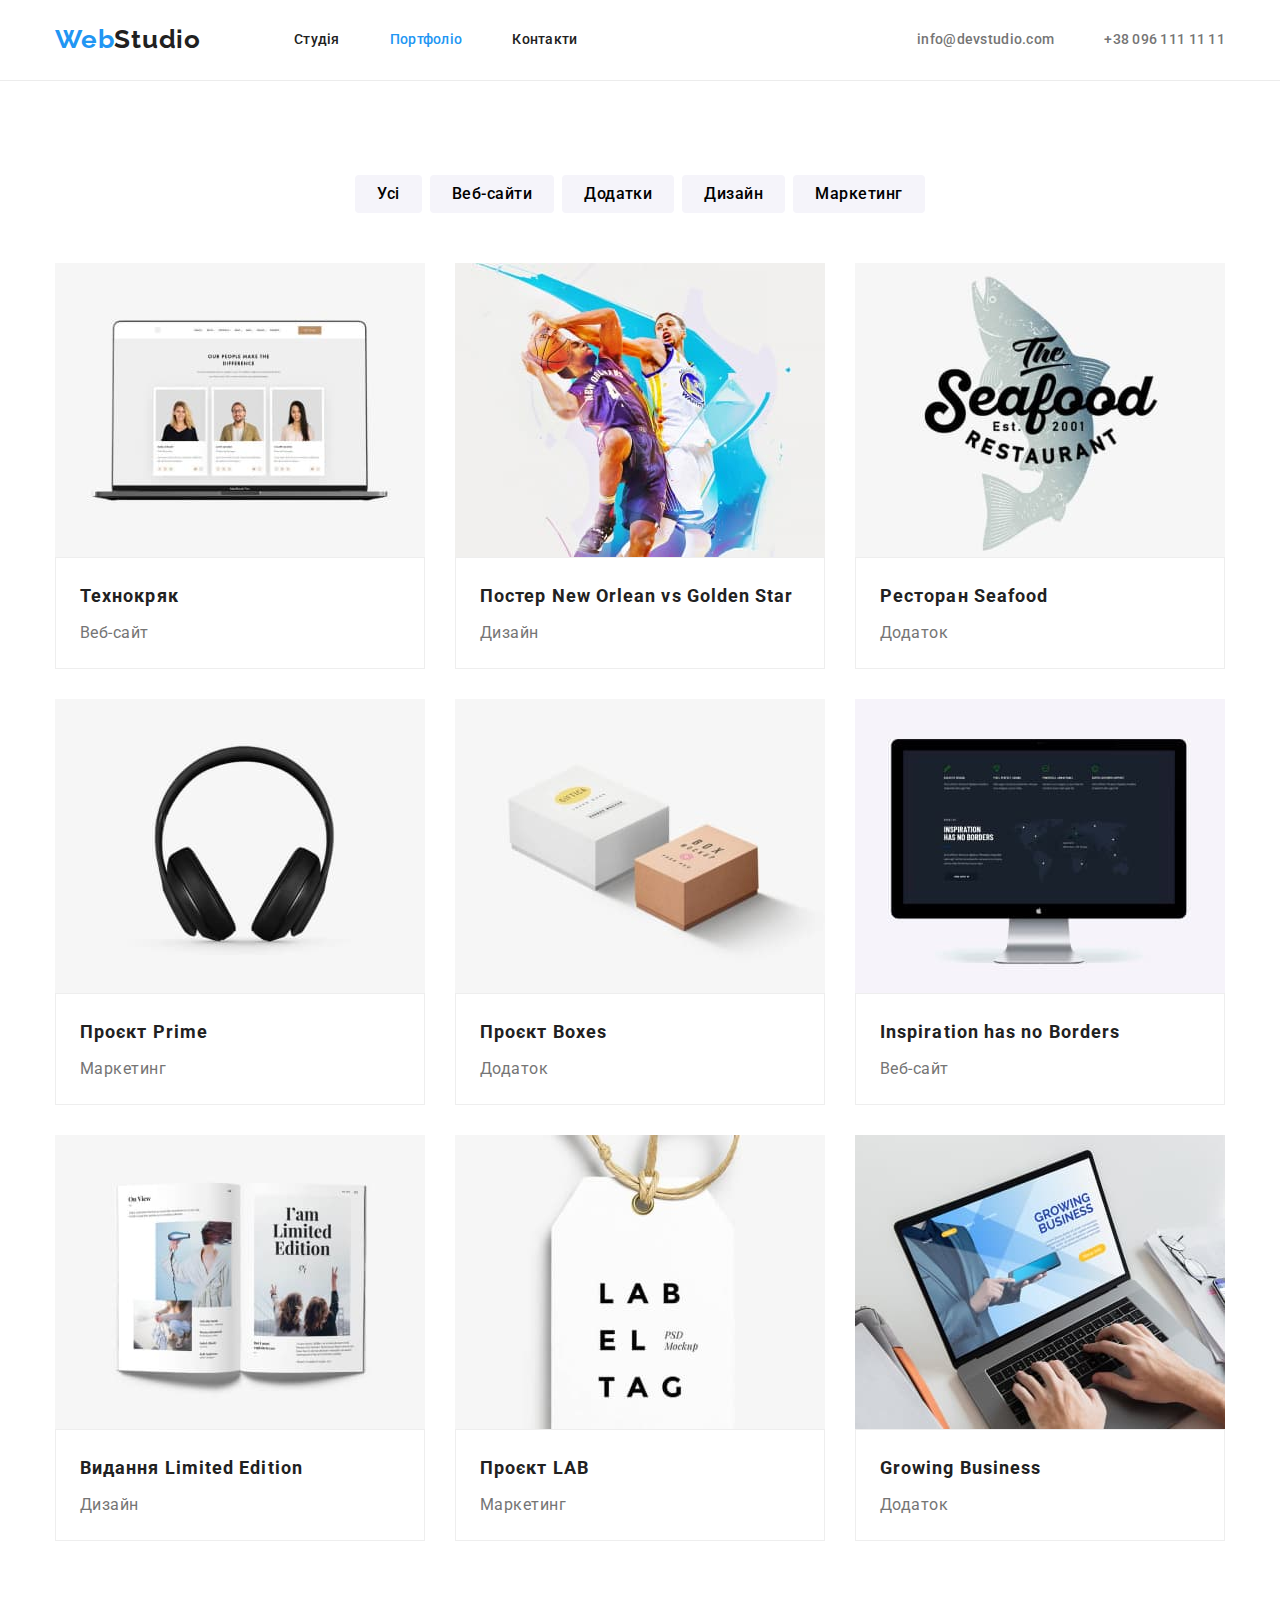
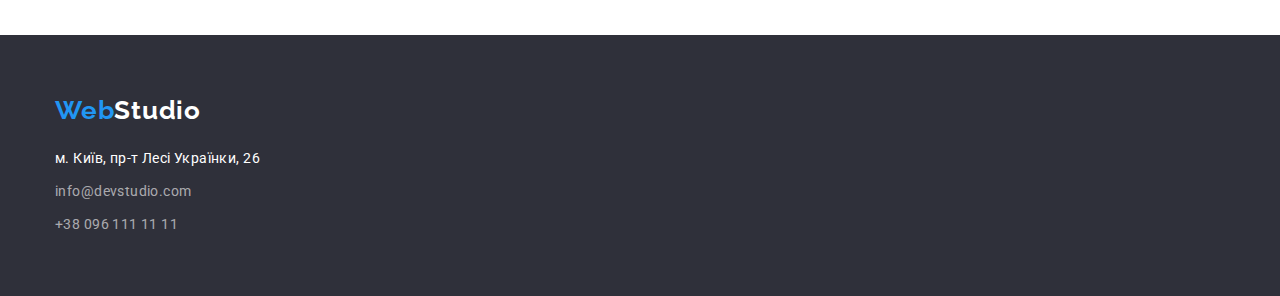
==== portfolio.html @ 5a1a67a0 "Initial commit" ====
<!DOCTYPE html>
<html lang="en">
  <head>
    <meta charset="UTF-8">
    <meta http-equiv="X-UA-Compatible" content="IE=edge">
    <meta name="viewport" content="width=device-width, initial-scale=1.0">
    <meta name="autor" content="iSerge aka Ignatenko SergII">
    <meta name="description" content="Сайт про створення сайтів">
    <title>Web Studio (Version 2.1) - Figma</title>
    <link rel="stylesheet" href="https://fonts.googleapis.com/css2?family=Oleo+Script&family=Raleway:wght@700&family=Roboto:wght@400;500;700;900&display=swap">
    <link rel="stylesheet" href="https://cdnjs.cloudflare.com/ajax/libs/modern-normalize/1.1.0/modern-normalize.css">
    <link rel="stylesheet" href="./css/styles.css">
  </head>

  <body>
    <header class="header">
      <!-- Header Content -->
      <div class="container">
        <nav class="main-nav">
          <a href="./index.html" lang="en" class="studio-logo"><span class="web-logo">Web</span>Studio</a>
          <ul class="site-nav">
            <li><a href="./index.html">Студія</a></li>
            <li><a href="./portfolio.html" class="active">Портфоліо</a></li>
            <li><a href="#contacts.html">Контакти</a></li>
          </ul>
          <!-- <hr> -->
        </nav>
  
        <ul class="auth-nav"> 
          <li><a href="mailto:info@devstudio.com" lang="en">info@devstudio.com</a></li>
          <li><a href="tel:+380961111111">+38 096 111 11 11</a></li>
        </ul>
      </div>
    </header>
        
    <main>
      <!-- Main Content -->
      <section class="portfolio section">
        <div class="container">
          <h1 hidden>Портфоліо</h1>
          <ul class="portfolio-nav">
            <li><button type="button" class="portfolio-button">Усі</button></li>
            <li><button type="button" class="portfolio-button">Веб-сайти</button></li>
            <li><button type="button" class="portfolio-button">Додатки</button></li>
            <li><button type="button" class="portfolio-button">Дизайн</button></li>
            <li><button type="button" class="portfolio-button">Маркетинг</button></li>
          </ul>

          <h2 hidden>Проєкти</h2>
          <ul class="portfolio-card">
            <li>
              <img src="./images/portfolio1.jpg" alt="Веб-сторінка на ноутбуці" width="370">
              <div class="portfolio-content">
               <h3 class="portfolio-title">Технокряк</h3>
               <p class="portfolio-text">Веб-сайт</p>
              </div>
            </li>
            <li>
              <img src="./images/portfolio2.jpg" alt="Постер із зображенням баскетболістів" width="370">
              <div class="portfolio-content">
               <h3 class="portfolio-title">Постер <span lang="en">New Orlean vs Golden Star</span></h3>
               <p class="portfolio-text">Дизайн</p>
              </div>
            </li>
            <li>
              <img src="./images/portfolio3.jpg" alt="Емблема ресторана Сифуд" width="370">
              <div class="portfolio-content">
               <h3 class="portfolio-title">Ресторан <span lang="en">Seafood</span></h3>
               <p class="portfolio-text">Додаток</p>
              </div>
            </li>
            <li>
              <img src="./images/portfolio4.jpg" alt="Навушники" width="370">
              <div class="portfolio-content">
               <h3 class="portfolio-title">Проєкт <span lang="en">Prime</span></h3>
               <p class="portfolio-text">Маркетинг</p>
              </div>
            </li>
            <li>
              <img src="./images/portfolio5.jpg" alt="Дві невеликі коробки" width="370">
              <div class="portfolio-content">
               <h3 class="portfolio-title">Проєкт <span lang="en">Boxes</span></h3>
               <p class="portfolio-text">Додаток</p>
              </div>
            </li>
            <li>
              <img src="./images/portfolio6.jpg" alt="Видання, відкрите на двадцять третій сторінці" width="370">
              <div class="portfolio-content">
               <h3 class="portfolio-title"><span lang="en">Inspiration has no Borders</span></h3>
               <p class="portfolio-text">Веб-сайт</p>
              </div>
            </li>
            <li>
              <img src="./images/portfolio7.jpg" alt="Бирка Лейбл Таг" width="370">
              <div class="portfolio-content">
               <h3 class="portfolio-title">Видання <span lang="en">Limited Edition</span></h3>
               <p class="portfolio-text">Дизайн</p>
              </div>
            </li>
            <li>
              <img src="./images/portfolio8.jpg" alt="Процес роботи на ноутбуці" width="370">
              <div class="portfolio-content">
               <h3 class="portfolio-title">Проєкт <span lang="en">LAB</span></h3>
               <p class="portfolio-text">Маркетинг</p>
              </div>
            </li>
            <li>
              <img src="./images/portfolio9.jpg" alt="Відкритий ноутбук" width="370">
              <div class="portfolio-content">
               <h3 class="portfolio-title"><span lang="en">Growing Business</span></h3>
               <p class="portfolio-text">Додаток</p>
              </div>
            </li>
          </ul>
        </div>
      </section>
    </main>
  
    <footer class="footer">
      <!-- Footer Content -->
      <div class="container">
        <a href="./index.html" lang="en" class="studio-logo"><span class="web-logo">Web</span>Studio</a>
        <address id="contacts" class="contacts">
          <ul>
            <li><a href="https://goo.gl/maps/CPtrU1FHBa2aNyZL9" target="_blank" rel="noopener noreferrer nofollow">м. Київ, пр-т Лесі Українки, 26</a></li>
            <li><a href="mailto:info@devstudio.com" lang="en" class="contacts-link">info@devstudio.com</a></li>
            <li><a href="tel:+380961111111" class="contacts-link">+38 096 111 11 11</a></li>
          </ul>
        </address>
      </div>
    </footer>
  </body>
</html>
---- css/styles.css ----
:root {
   --brand-color: #2196F3;
   --background-color-secondary: #2F303A;
   --text-color-primary: #212121;
   --text-color-secondary: #757575;
   --text-color-invert: #FFFFFF;
   --line-height-114: calc(16 / 14);
   --line-height-117: calc(42 / 36);
   --line-height-118: calc(19 / 16);
   --line-height-119: calc(31 / 26);
   --line-height-136: calc(60 / 44);
   --line-height-162: calc(26 / 16);
   --line-height-171: calc(24 / 14);
   --line-height-188: calc(30 / 16);
 }

 body {
   background: #FFFFFF;
   color: var(--text-color-primary);
   font-family: Roboto, sans-serif;
 }

 h1, h2, h3, p, ul {
   margin: 0;
   padding: 0;
   list-style-type: none;
 }

 img {
   display: block;
   width: 100%;
 }

 a {
   text-decoration: none;
 }

 address {
   font-style: normal;
 }

 .container {
   margin: 0 auto;
   width: 1200px;
   padding: 0 15px;
 }

/* logo */
 .footer .studio-logo, 
 .header .studio-logo {
   font-family: Raleway, Oleo Script, sans-serif;
   font-weight: 700;
   font-size: 26px;
   line-height: var(--line-height-119);
   letter-spacing: 0.03em;
 }

 .header .studio-logo {
   color: var(--text-color-primary);
 }

 .footer .studio-logo {
   color: var(--text-color-invert);
 }

 .web-logo {
   color: var(--brand-color);
 }

/* header */
 .header {
  padding-top: 24px;
  padding-bottom: 25px;
  border-bottom: 1px solid #ECECEC;
}

 .header > .container {
   display: flex;
   justify-content: space-between;
   align-items: center;
 }

 .main-nav {
   display: flex;
   align-items: center;
   gap: 93px;
 }

 .site-nav {
   display: flex;
   gap: 50px;
 }

 .header a {
   color: var(--text-color-primary);
   font-weight: 500;
   font-size: 14px;
   line-height: var(--line-height-114);
   letter-spacing: 0.02em;
 }

 .header .active {
   color: var(--brand-color);
 }

 .auth-nav {
   display: flex;
   gap: 50px;
 }

 .auth-nav a {
   color: var(--text-color-secondary);
 }

 .auth-nav a:hover,
 .auth-nav a:active {
   color: var(--brand-color);
 }

/* Main Content */
 .section {
   padding-top: 94px;
   padding-bottom: 94px;
 }

 .section-title {
   font-size: 36px;
   line-height: var(--line-height-117);
   text-align: center;
   letter-spacing: 0.03em;
   margin-bottom: 50px;
 }

/* hero-section */
 .hero {
   background: var(--background-color-secondary);
   padding: 200px 0;
 }

 .hero > .container {
   width: 696px;
   text-align: center;
 }

 .hero-section-title {
   color: var(--text-color-invert);
   font-weight: 900;
   font-size: 44px;
   line-height: var(--line-height-136);
   letter-spacing: 0.06em;
   text-transform: uppercase;
   margin-bottom: 30px;
 }

 .hero-button {
   border-radius: 4px;
   background: var(--brand-color);
   padding: 10px 32px;
   color: var(--text-color-invert);
   font-weight: 700;
   font-size: 16px;
   line-height: var(--line-height-188);
   letter-spacing: 0.06em;
   cursor: pointer;
 }

/* features-section */
 .features-list {
   display: flex;
   gap: 30px;
 }
 
 .features-title {
   font-size: 14px;
   line-height: var(--line-height-114);
   letter-spacing: 0.03em;
   text-transform: uppercase;
   margin-bottom: 10px;
 }

 .features-text {
   width: 270px;
   color: var(--text-color-secondary);
   font-size: 14px;
   line-height: var(--line-height-171);
   letter-spacing: 0.03em;
 }

/* project-section */
 .project.section {
   padding-top: 0;
 }
 
 .project-list {
   display: flex;
   gap: 30px;
 }

/* team-section */
 .team {
   background: #F5F4FA;
 }

 .team-list {
   display: flex;
   gap: 30px;
 }

 .team-item {
   width: 270px;
   border-radius: 0px 0px 4px 4px;
   overflow: hidden;
 }

 .team-content {
   padding-top: 30px;
   padding-bottom: 30px;
 }

 .team-title {
   font-weight: 500;
   font-size: 16px;
   line-height: var(--line-height-118);
   text-align: center;
   letter-spacing: 0.03em;
   margin-bottom: 10px;
 }

 .team-text {
   color: var(--text-color-secondary);
   font-size: 16px;
   line-height: var(--line-height-118);
   text-align: center;
   letter-spacing: 0.03em;
 }

/* portfolio-page */
 .portfolio-nav {
   display: flex;
   justify-content: center;
   gap: 8px;
   margin-bottom: 50px;
 }

 .portfolio-button {
   border: none;
   border-radius: 4px;
   background: #F5F4FA;
   padding: 6px 22px;
   text-align: center;
   font-family: Roboto, sans-serif;
   font-size: 16px;
   font-weight: 500;
   letter-spacing: 0.03em;
   line-height: var(--line-height-162);
   cursor: pointer;
 }

 .portfolio-button:hover,
 .portfolio-button:active {
   background: var(--brand-color);
   color: var(--text-color-invert);
 }

 .portfolio-card {
   display: flex;
   flex-wrap: wrap;
   justify-content: space-between;
   row-gap: 30px;
 }

 .portfolio-content {
   border: 1px solid #EEEEEE;
   padding: 20px 24px;
 }

 .portfolio-title {
   font-size: 18px;
   line-height: 2.0;
   letter-spacing: 0.06em;
 }

.portfolio-text {
   margin-top: 4px;
   color: var(--text-color-secondary);
   font-size: 16px;
   line-height: var(--line-height-188);
   letter-spacing: 0.03em;
 }

/* footer */
 .footer {
   background: var(--background-color-secondary);
   padding: 60px 0;
 }

 .contacts a {
   display:inline-block;
   margin-top: 20px;
   color: var(--text-color-invert);
   font-size: 14px;
   line-height: var(--line-height-171);
   letter-spacing: 0.03em;
 }

 .contacts .contacts-link {
   margin-top: 9px;
   color: rgba(255, 255, 255, 0.6);
 }
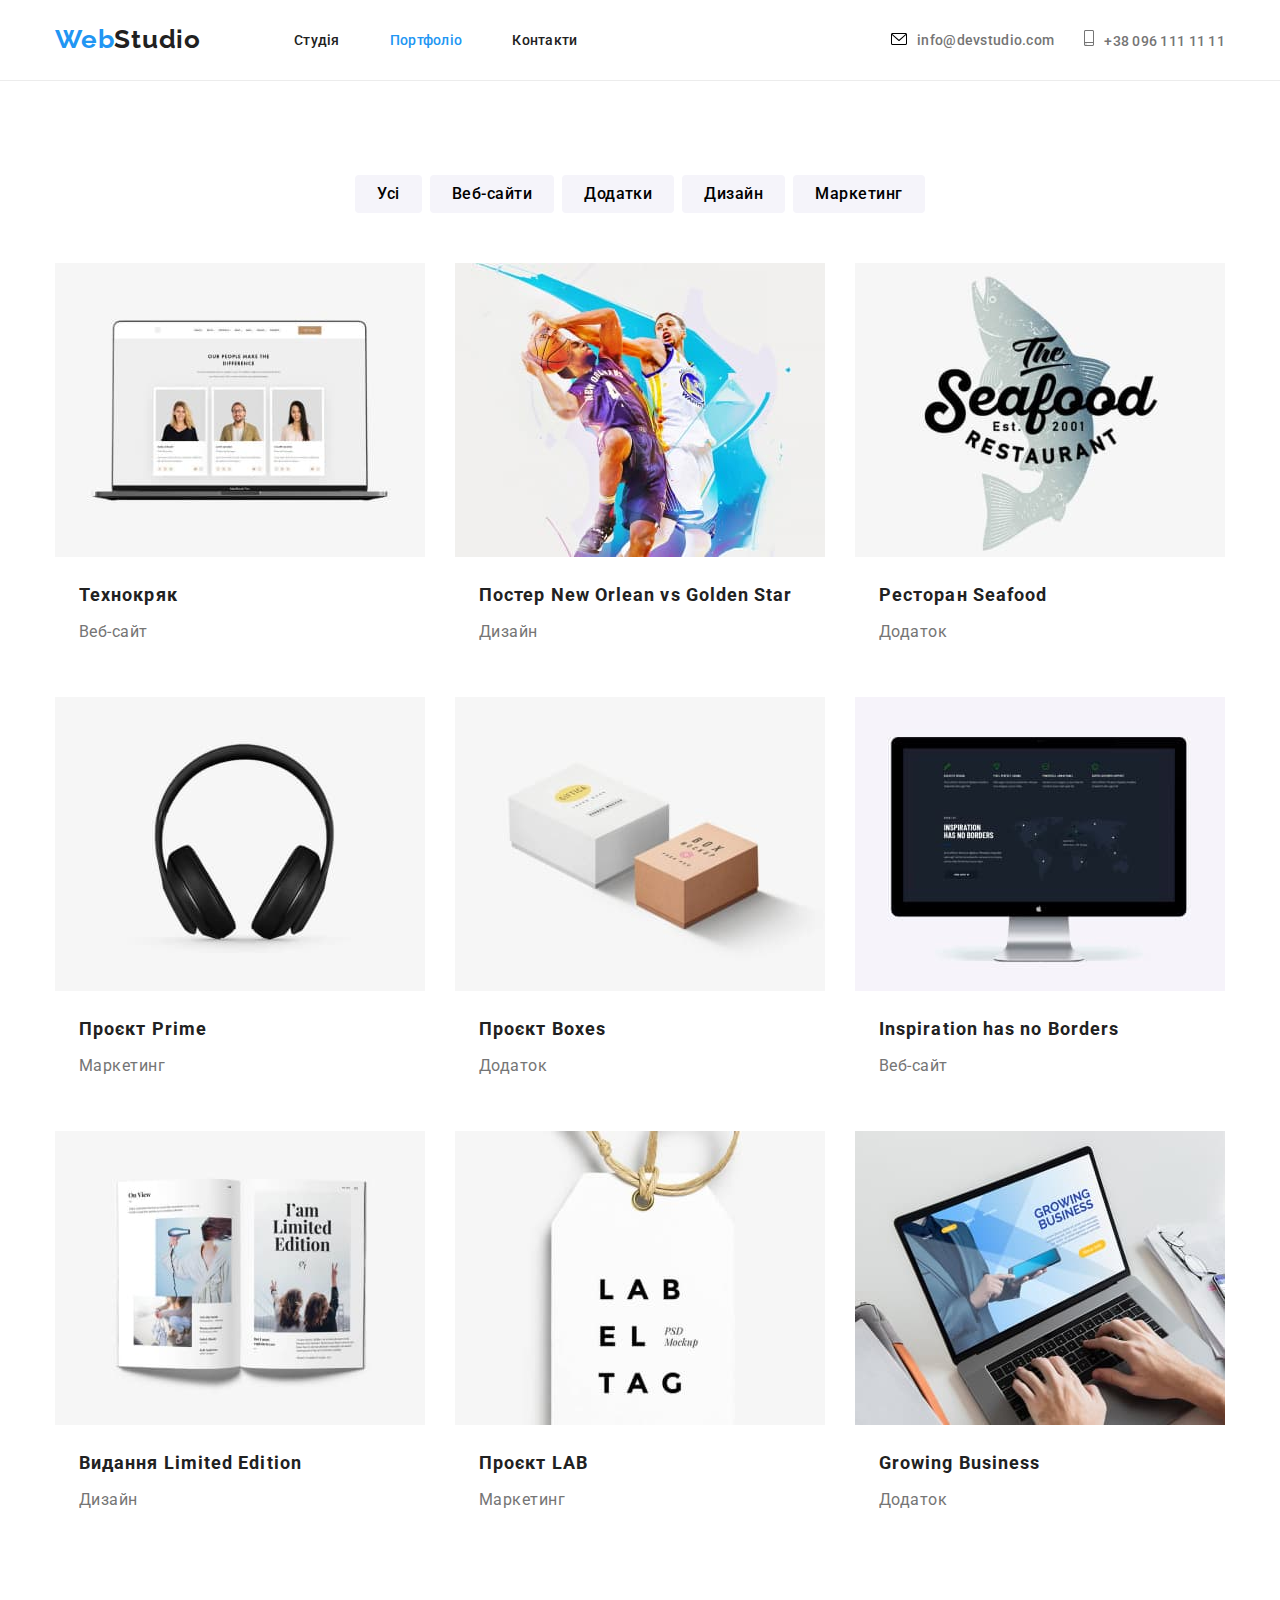
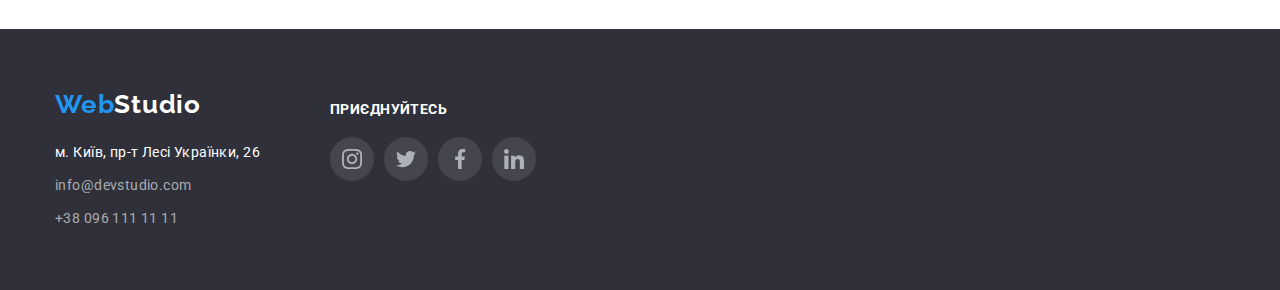
==== commit b7c2a858: "HW04 ver.1.1" ====
--- a/portfolio.html
+++ b/portfolio.html
@@ -26,9 +26,9 @@
           <!-- <hr> -->
         </nav>
   
-        <ul class="auth-nav"> 
-          <li><a href="mailto:info@devstudio.com" lang="en">info@devstudio.com</a></li>
-          <li><a href="tel:+380961111111">+38 096 111 11 11</a></li>
+        <ul class="contacts-nav">
+          <li><a href="mailto:info@devstudio.com" lang="en" class="nav-contacts mail">info@devstudio.com</a></li>
+          <li><a href="tel:+380961111111" class="nav-contacts tel">+38 096 111 11 11</a></li>
         </ul>
       </div>
     </header>
@@ -48,63 +48,63 @@
 
           <h2 hidden>Проєкти</h2>
           <ul class="portfolio-card">
-            <li>
+            <li class="portfolio-tumb">
               <img src="./images/portfolio1.jpg" alt="Веб-сторінка на ноутбуці" width="370">
               <div class="portfolio-content">
                <h3 class="portfolio-title">Технокряк</h3>
                <p class="portfolio-text">Веб-сайт</p>
               </div>
             </li>
-            <li>
+            <li class="portfolio-tumb">
               <img src="./images/portfolio2.jpg" alt="Постер із зображенням баскетболістів" width="370">
               <div class="portfolio-content">
                <h3 class="portfolio-title">Постер <span lang="en">New Orlean vs Golden Star</span></h3>
                <p class="portfolio-text">Дизайн</p>
               </div>
             </li>
-            <li>
+            <li class="portfolio-tumb">
               <img src="./images/portfolio3.jpg" alt="Емблема ресторана Сифуд" width="370">
               <div class="portfolio-content">
                <h3 class="portfolio-title">Ресторан <span lang="en">Seafood</span></h3>
                <p class="portfolio-text">Додаток</p>
               </div>
             </li>
-            <li>
+            <li class="portfolio-tumb">
               <img src="./images/portfolio4.jpg" alt="Навушники" width="370">
               <div class="portfolio-content">
                <h3 class="portfolio-title">Проєкт <span lang="en">Prime</span></h3>
                <p class="portfolio-text">Маркетинг</p>
               </div>
             </li>
-            <li>
+            <li class="portfolio-tumb">
               <img src="./images/portfolio5.jpg" alt="Дві невеликі коробки" width="370">
               <div class="portfolio-content">
                <h3 class="portfolio-title">Проєкт <span lang="en">Boxes</span></h3>
                <p class="portfolio-text">Додаток</p>
               </div>
             </li>
-            <li>
+            <li class="portfolio-tumb">
               <img src="./images/portfolio6.jpg" alt="Видання, відкрите на двадцять третій сторінці" width="370">
               <div class="portfolio-content">
                <h3 class="portfolio-title"><span lang="en">Inspiration has no Borders</span></h3>
                <p class="portfolio-text">Веб-сайт</p>
               </div>
             </li>
-            <li>
+            <li class="portfolio-tumb">
               <img src="./images/portfolio7.jpg" alt="Бирка Лейбл Таг" width="370">
               <div class="portfolio-content">
                <h3 class="portfolio-title">Видання <span lang="en">Limited Edition</span></h3>
                <p class="portfolio-text">Дизайн</p>
               </div>
             </li>
-            <li>
+            <li class="portfolio-tumb">
               <img src="./images/portfolio8.jpg" alt="Процес роботи на ноутбуці" width="370">
               <div class="portfolio-content">
                <h3 class="portfolio-title">Проєкт <span lang="en">LAB</span></h3>
                <p class="portfolio-text">Маркетинг</p>
               </div>
             </li>
-            <li>
+            <li class="portfolio-tumb">
               <img src="./images/portfolio9.jpg" alt="Відкритий ноутбук" width="370">
               <div class="portfolio-content">
                <h3 class="portfolio-title"><span lang="en">Growing Business</span></h3>
@@ -119,14 +119,53 @@
     <footer class="footer">
       <!-- Footer Content -->
       <div class="container">
-        <a href="./index.html" lang="en" class="studio-logo"><span class="web-logo">Web</span>Studio</a>
-        <address id="contacts" class="contacts">
-          <ul>
-            <li><a href="https://goo.gl/maps/CPtrU1FHBa2aNyZL9" target="_blank" rel="noopener noreferrer nofollow">м. Київ, пр-т Лесі Українки, 26</a></li>
-            <li><a href="mailto:info@devstudio.com" lang="en" class="contacts-link">info@devstudio.com</a></li>
-            <li><a href="tel:+380961111111" class="contacts-link">+38 096 111 11 11</a></li>
+        <div class="adress">
+          <a href="./index.html" lang="en" class="studio-logo"><span class="web-logo">Web</span>Studio</a>
+          <address id="contacts" class="contacts">
+            <ul>
+              <li><a href="https://goo.gl/maps/CPtrU1FHBa2aNyZL9" target="_blank" rel="noopener noreferrer nofollow">м. Київ, пр-т Лесі Українки, 26</a></li>
+              <li><a href="mailto:info@devstudio.com" lang="en" class="contacts-link">info@devstudio.com</a></li>
+              <li><a href="tel:+380961111111" class="contacts-link">+38 096 111 11 11</a></li>
+            </ul>
+          </address>
+        </div>
+        <div class="social">
+          <h3 class="social-title">Приєднуйтесь</h3>
+          <ul class="social-list">
+            <li>
+              <a class="social-link" href="">
+                <svg class="social-icon">
+                  <!-- <use href="./images/instagram.svg"></use> -->
+                  <use href="./images/icons.svg#icon-instagram"></use>
+                </svg>
+              </a>
+            </li>
+            <li>
+              <a class="social-link" href="">
+                <svg class="social-icon">
+                  <!-- <use href="./images/twitter.svg"></use> -->
+                  <use href="./images/icons.svg#icon-twitter"></use>
+                </svg>
+              </a>
+            </li>
+            <li>
+              <a class="social-link" href="">
+                <svg class="social-icon">
+                  <!-- <use href="./images/facebook.svg"></use> -->
+                  <use href="./images/icons.svg#icon-facebook"></use>
+                </svg>
+              </a>
+            </li>
+            <li>
+              <a class="social-link" href="">
+                <svg class="social-icon">
+                  <!-- <use href="./images/linkedin.svg"></use> -->
+                  <use href="./images/icons.svg#icon-linkedin"></use>
+                </svg>
+              </a>
+            </li>
           </ul>
-        </address>
+        </div>
       </div>
     </footer>
   </body>
--- a/css/styles.css
+++ b/css/styles.css
@@ -1,309 +1,515 @@
 :root {
-   --brand-color: #2196F3;
-   --background-color-secondary: #2F303A;
-   --text-color-primary: #212121;
-   --text-color-secondary: #757575;
-   --text-color-invert: #FFFFFF;
-   --line-height-114: calc(16 / 14);
-   --line-height-117: calc(42 / 36);
-   --line-height-118: calc(19 / 16);
-   --line-height-119: calc(31 / 26);
-   --line-height-136: calc(60 / 44);
-   --line-height-162: calc(26 / 16);
-   --line-height-171: calc(24 / 14);
-   --line-height-188: calc(30 / 16);
- }
+    --brand-color: #2196F3;
+    --color-secondary: #AFB1B8;
+    --background-color-primary: #F5F4FA;
+    --background-color-secondary: #2F303A;
+    --text-color-primary: #212121;
+    --text-color-secondary: #757575;
+    --text-color-invert: #FFFFFF;
+    --line-height-114: calc(16 / 14);
+    --line-height-117: calc(42 / 36);
+    --line-height-118: calc(19 / 16);
+    --line-height-119: calc(31 / 26);
+    --line-height-136: calc(60 / 44);
+    --line-height-162: calc(26 / 16);
+    --line-height-171: calc(24 / 14);
+    --line-height-188: calc(30 / 16);
+  }
 
  body {
-   background: #FFFFFF;
-   color: var(--text-color-primary);
-   font-family: Roboto, sans-serif;
- }
+    background: #FFFFFF;
+    color: var(--text-color-primary);
+    font-family: Roboto, sans-serif;
+  }
 
  h1, h2, h3, p, ul {
-   margin: 0;
-   padding: 0;
-   list-style-type: none;
- }
+    margin: 0;
+    padding: 0;
+    list-style-type: none;
+  }
 
  img {
-   display: block;
-   width: 100%;
- }
+    display: block;
+    width: 100%;
+    height: auto;
+    object-fit: cover;
+  }
 
  a {
-   text-decoration: none;
- }
+    text-decoration: none;
+  }
 
  address {
-   font-style: normal;
- }
+    font-style: normal;
+  }
 
  .container {
-   margin: 0 auto;
-   width: 1200px;
-   padding: 0 15px;
- }
+    margin: 0 auto;
+    width: 1200px;
+    padding: 0 15px;
+  }
 
 /* logo */
  .footer .studio-logo, 
  .header .studio-logo {
-   font-family: Raleway, Oleo Script, sans-serif;
-   font-weight: 700;
-   font-size: 26px;
-   line-height: var(--line-height-119);
-   letter-spacing: 0.03em;
- }
+    font-family: Raleway, Oleo Script, sans-serif;
+    font-weight: 700;
+    font-size: 26px;
+    line-height: var(--line-height-119);
+    letter-spacing: 0.03em;
+  }
 
  .header .studio-logo {
-   color: var(--text-color-primary);
- }
+    color: var(--text-color-primary);
+  }
 
  .footer .studio-logo {
-   color: var(--text-color-invert);
- }
+    color: var(--text-color-invert);
+  }
 
  .web-logo {
-   color: var(--brand-color);
- }
+    color: var(--brand-color);
+  }
 
 /* header */
  .header {
-  padding-top: 24px;
-  padding-bottom: 25px;
-  border-bottom: 1px solid #ECECEC;
-}
+    padding-top: 24px;
+    padding-bottom: 25px;
+    border-bottom: 1px solid #ECECEC;
+  }
+
+  .header {
+    font-weight: 500;
+    font-size: 14px;
+    line-height: var(--line-height-114);
+    letter-spacing: 0.02em;
+  }
 
  .header > .container {
-   display: flex;
-   justify-content: space-between;
-   align-items: center;
- }
+    display: flex;
+    justify-content: space-between;
+    align-items: center;
+  }
 
  .main-nav {
-   display: flex;
-   align-items: center;
-   gap: 93px;
- }
+    display: flex;
+    align-items: center;
+    gap: 93px;
+  }
 
  .site-nav {
-   display: flex;
-   gap: 50px;
- }
-
- .header a {
-   color: var(--text-color-primary);
-   font-weight: 500;
-   font-size: 14px;
-   line-height: var(--line-height-114);
-   letter-spacing: 0.02em;
- }
-
- .header .active {
-   color: var(--brand-color);
- }
-
- .auth-nav {
-   display: flex;
-   gap: 50px;
- }
-
- .auth-nav a {
-   color: var(--text-color-secondary);
- }
-
- .auth-nav a:hover,
- .auth-nav a:active {
-   color: var(--brand-color);
- }
+    display: flex;
+    gap: 50px;
+  }
+  
+  .site-nav a {
+    color: var(--text-color-primary);
+  }
+
+ .site-nav .active {
+    color: var(--brand-color);
+  }
+
+ .contacts-nav {
+    display: flex;
+    gap: 30px;
+    align-items: center;
+  }
+
+ .mail::before {
+    display: inline-block;
+    content: '';
+    background-image: url('../images/envelope.svg');
+    /* background-image: url('../images/icons.svg#icon-envelope'); */
+    width: 16px;
+    height: 12px;
+    fill: currentColor;
+    background-repeat: no-repeat;
+    background-position: center;
+    margin-right: 10px; 
+  }
+
+.tel::before {
+    display: inline-block;
+    content: '';
+    background-image: url('../images/smartphone.svg');
+    /* background-image: url('../images/icons.svg#icon-smartphone'); */
+    width: 10px;
+    height: 16px;
+    fill: currentColor;
+    background-repeat: no-repeat;
+    background-position: center;
+    margin-right: 10px;
+  }
+
+  .nav-contacts {
+    color: var(--text-color-secondary);
+  }
+
+ .nav-contacts:hover,
+ .nav-contacts:active {
+    color: var(--brand-color);
+  }
 
 /* Main Content */
  .section {
-   padding-top: 94px;
-   padding-bottom: 94px;
- }
+    padding-top: 94px;
+    padding-bottom: 94px;
+  }
 
  .section-title {
-   font-size: 36px;
-   line-height: var(--line-height-117);
-   text-align: center;
-   letter-spacing: 0.03em;
-   margin-bottom: 50px;
- }
+    font-size: 36px;
+    line-height: var(--line-height-117);
+    text-align: center;
+    letter-spacing: 0.03em;
+    margin-bottom: 50px;
+  }
 
 /* hero-section */
  .hero {
-   background: var(--background-color-secondary);
-   padding: 200px 0;
- }
+    background: var(--background-color-secondary);
+    padding: 200px 0;
+    max-width: 1600px;
+    height: 600px;
+    margin: auto;
+    background-image: linear-gradient(
+      to right, 
+      rgba(47, 48, 58, 0.4),
+      rgba(47, 48, 58, 0.4)),
+      url('../images/studio-hero-bg.jpg');
+    background-repeat: no-repeat;
+    background-size: cover;
+    background-position: center;
+  }
 
  .hero > .container {
-   width: 696px;
-   text-align: center;
- }
+    width: 696px;
+    text-align: center;
+  }
 
  .hero-section-title {
-   color: var(--text-color-invert);
-   font-weight: 900;
-   font-size: 44px;
-   line-height: var(--line-height-136);
-   letter-spacing: 0.06em;
-   text-transform: uppercase;
-   margin-bottom: 30px;
- }
+    color: var(--text-color-invert);
+    font-weight: 900;
+    font-size: 44px;
+    line-height: var(--line-height-136);
+    letter-spacing: 0.06em;
+    text-transform: uppercase;
+    margin-bottom: 30px;
+  }
 
  .hero-button {
-   border-radius: 4px;
-   background: var(--brand-color);
-   padding: 10px 32px;
-   color: var(--text-color-invert);
-   font-weight: 700;
-   font-size: 16px;
-   line-height: var(--line-height-188);
-   letter-spacing: 0.06em;
-   cursor: pointer;
- }
+    border-radius: 4px;
+    background: var(--brand-color);
+    padding: 10px 32px;
+    color: var(--text-color-invert);
+    font-weight: 700;
+    font-size: 16px;
+    line-height: var(--line-height-188);
+    letter-spacing: 0.06em;
+    cursor: pointer;
+  }
 
 /* features-section */
  .features-list {
-   display: flex;
-   gap: 30px;
- }
+    display: flex;
+    gap: 30px;
+  }
+
+ .features-thumb::before {
+    width: 100%;
+    height: 120px;
+    background: var(--background-color-primary);
+   }
+
+ .details:before {
+    display: inline-block;
+    content: '';
+    background-image: url('../images/antenna.svg');
+    /* background-image: url('../images/icons.svg#icon-antenna'); */
+    background-repeat: no-repeat;
+    background-position: center;
+    background-size: 70px;
+  }
+
+ .punctuality:before {
+    display: inline-block;
+    content: '';
+    background-image: url('../images/clock.svg');
+    /* background-image: url("../images/icons.svg#icon-clock"); */
+    background-repeat: no-repeat;
+    background-position: center;
+    background-size: 70px;
+  }
+
+ .planning:before {
+    display: block;
+    content: '';
+    background-image: url('../images/diagram.svg');
+    /* background-image: url('../images/icons.svg#icon-diagram'); */
+    background-repeat: no-repeat;
+    background-position: center;
+    background-size: 70px;
+  }
+
+ .technologies:before {
+    display: block;
+    content: '';
+    background-image: url('../images/astronaut.svg');
+    /* background-image: url("../images/icons.svg#icon-astronaut"); */
+    background-repeat: no-repeat;
+    background-position: center;
+    background-size: 70px;
+  }
+
+ .features-title {
+    margin-top: 30px;
+    font-size: 14px;
+    line-height: var(--line-height-114);
+    letter-spacing: 0.03em;
+    text-transform: uppercase;
+    margin-bottom: 10px;
+  }
+
+ .features-text {
+    width: 270px;
+    color: var(--text-color-secondary);
+    font-size: 14px;
+    line-height: var(--line-height-171);
+    letter-spacing: 0.03em;
+  }
+
+/* projects-section */
+ .projects.section {
+    padding-top: 0;
+  }
  
- .features-title {
-   font-size: 14px;
-   line-height: var(--line-height-114);
-   letter-spacing: 0.03em;
-   text-transform: uppercase;
-   margin-bottom: 10px;
- }
-
- .features-text {
-   width: 270px;
-   color: var(--text-color-secondary);
-   font-size: 14px;
-   line-height: var(--line-height-171);
-   letter-spacing: 0.03em;
- }
-
-/* project-section */
- .project.section {
-   padding-top: 0;
- }
- 
- .project-list {
-   display: flex;
-   gap: 30px;
- }
+ .projects-list {
+    display: flex;
+    gap: 30px;
+  }
 
 /* team-section */
  .team {
-   background: #F5F4FA;
- }
+    background: var(--background-color-primary);
+  }
 
  .team-list {
-   display: flex;
-   gap: 30px;
- }
-
- .team-item {
-   width: 270px;
-   border-radius: 0px 0px 4px 4px;
-   overflow: hidden;
- }
+    display: flex;
+    gap: 30px;
+  }
+
+ .team-thumb {
+    width: 270px;
+    border-radius: 0px 0px 4px 4px;
+    overflow: hidden;
+    box-shadow: 0px 1px 3px rgba(0, 0, 0, 0.12), 0px 1px 1px rgba(0, 0, 0, 0.14), 0px 2px 1px rgba(0, 0, 0, 0.2);
+  }
 
  .team-content {
-   padding-top: 30px;
-   padding-bottom: 30px;
- }
+    padding-top: 30px;
+    padding-bottom: 30px;
+  }
 
  .team-title {
-   font-weight: 500;
-   font-size: 16px;
-   line-height: var(--line-height-118);
-   text-align: center;
-   letter-spacing: 0.03em;
-   margin-bottom: 10px;
- }
+    font-weight: 500;
+    font-size: 16px;
+    line-height: var(--line-height-118);
+    text-align: center;
+    letter-spacing: 0.03em;
+    margin-bottom: 10px;
+  }
 
  .team-text {
-   color: var(--text-color-secondary);
-   font-size: 16px;
-   line-height: var(--line-height-118);
-   text-align: center;
-   letter-spacing: 0.03em;
- }
-
+    color: var(--text-color-secondary);
+    font-size: 16px;
+    line-height: var(--line-height-118);
+    text-align: center;
+    letter-spacing: 0.03em;
+    margin-bottom: 16px;
+  }
+
+  .team-social {
+    display: flex;
+    justify-content: center;
+    gap: 10px;
+  }
+
+  .team-social-link {
+    display: flex;
+    width: 44px;
+    height: 44px;
+    justify-content: center;
+    align-items: center;
+    color: var(--color-secondary);
+  }
+
+  .team-social-link:hover,
+  .team-social-link:active {
+    color: var(--text-color-invert);
+    background-color: var(--brand-color);
+    border-radius: 50%;
+  }
+
+  .team-social-icon {
+    display: inline-block;
+    flex-basis: 20px;
+    height: 20px;
+    fill: currentColor;
+  }
+
+/* clients-section */
+ .clients-list {
+    display: flex;
+    justify-content: space-between;
+    gap: 30px;
+  }
+
+  .clients-link { 
+    display: flex;
+    width: calc((1200px - 5*30px - 2*15px) / 6);
+    height: 92px;
+    justify-content: center;
+    align-items: center;
+    color: var(--color-secondary);
+    border: 1px solid var(--color-secondary);
+  }
+
+  .clients-link:hover,
+  .clients-link:active {
+    color: var(--brand-color);
+    border-color: var(--brand-color);
+  }
+
+  .clients-icon {
+    display: inline-block;
+    fill: currentColor;
+  }
+ 
 /* portfolio-page */
  .portfolio-nav {
-   display: flex;
-   justify-content: center;
-   gap: 8px;
-   margin-bottom: 50px;
- }
+    display: flex;
+    justify-content: center;
+    gap: 8px;
+    margin-bottom: 50px;
+  }
 
  .portfolio-button {
-   border: none;
-   border-radius: 4px;
-   background: #F5F4FA;
-   padding: 6px 22px;
-   text-align: center;
-   font-family: Roboto, sans-serif;
-   font-size: 16px;
-   font-weight: 500;
-   letter-spacing: 0.03em;
-   line-height: var(--line-height-162);
-   cursor: pointer;
- }
+    border: none;
+    border-radius: 4px;
+    background: var(--background-color-primary);
+    padding: 6px 22px;
+    text-align: center;
+    font-family: Roboto, sans-serif;
+    font-size: 16px;
+    font-weight: 500;
+    letter-spacing: 0.03em;
+    line-height: var(--line-height-162);
+    cursor: pointer;
+  }
 
  .portfolio-button:hover,
  .portfolio-button:active {
-   background: var(--brand-color);
-   color: var(--text-color-invert);
- }
+    background: var(--brand-color);
+    color: var(--text-color-invert);
+    box-shadow: 0px 3px 1px rgba(0, 0, 0, 0.1), 0px 1px 2px rgba(0, 0, 0, 0.08), 0px 2px 2px rgba(0, 0, 0, 0.12);
+  }
 
  .portfolio-card {
-   display: flex;
-   flex-wrap: wrap;
-   justify-content: space-between;
-   row-gap: 30px;
- }
+    display: flex;
+    flex-wrap: wrap;
+    justify-content: space-between;
+    row-gap: 30px;
+  }
+
+ .portfolio-thumb {
+    border: 1px solid #EEEEEE;
+  }
+
+ .portfolio-thumb:hover,
+ .portfolio-thumb:after {
+    box-shadow: 0px 1px 1px rgba(0, 0, 0, 0.12), 0px 4px 4px rgba(0, 0, 0, 0.06), 1px 4px 6px rgba(0, 0, 0, 0.16);
+  }
 
  .portfolio-content {
-   border: 1px solid #EEEEEE;
-   padding: 20px 24px;
- }
+    padding: 20px 24px;
+  }
 
  .portfolio-title {
-   font-size: 18px;
-   line-height: 2.0;
-   letter-spacing: 0.06em;
- }
+    font-size: 18px;
+    line-height: 2.0;
+    letter-spacing: 0.06em;
+  }
 
 .portfolio-text {
-   margin-top: 4px;
-   color: var(--text-color-secondary);
-   font-size: 16px;
-   line-height: var(--line-height-188);
-   letter-spacing: 0.03em;
- }
+    margin-top: 4px;
+    color: var(--text-color-secondary);
+    font-size: 16px;
+    line-height: var(--line-height-188);
+    letter-spacing: 0.03em;
+  }
 
 /* footer */
  .footer {
-   background: var(--background-color-secondary);
-   padding: 60px 0;
- }
+    background: var(--background-color-secondary);
+    padding: 60px 0;
+  }
+
+ .footer > .container {
+    display:flex;
+    gap: 70px;
+  }
 
  .contacts a {
-   display:inline-block;
-   margin-top: 20px;
-   color: var(--text-color-invert);
-   font-size: 14px;
-   line-height: var(--line-height-171);
-   letter-spacing: 0.03em;
- }
+    display:inline-block;
+    margin-top: 20px;
+    color: var(--text-color-invert);
+    font-size: 14px;
+    line-height: var(--line-height-171);
+    letter-spacing: 0.03em;
+  }
 
  .contacts .contacts-link {
-   margin-top: 9px;
-   color: rgba(255, 255, 255, 0.6);
- }+    margin-top: 9px;
+    color: rgba(255, 255, 255, 0.6);
+  }
+
+ .social-title {
+    margin-top: 12px;
+    font-size: 14px;
+    line-height: var(--line-height-114);
+    letter-spacing: 0.03em;
+    text-transform: uppercase;
+    color: var(--text-color-invert);
+    margin-bottom: 20px;
+  }
+
+  .footer .social-list {
+    display: flex;
+    justify-content: center;
+    gap: 10px;
+  }
+
+  .footer .social-link {
+    display: flex;
+    width: 44px;
+    height: 44px;
+    justify-content: center;
+    align-items: center;
+    background-color: rgba(255, 255, 255, 0.1);;
+    color: var(--color-secondary);
+    border-radius: 50%;
+  }
+
+  .footer .social-link:hover,
+  .footer .social-link:active {
+    color: var(--text-color-invert);
+    background-color: var(--brand-color);
+    border-radius: 50%;
+  }
+
+  .footer .social-icon {
+    display: inline-block;
+    flex-basis: 20px;
+    height: 20px;
+    fill: currentColor;
+  }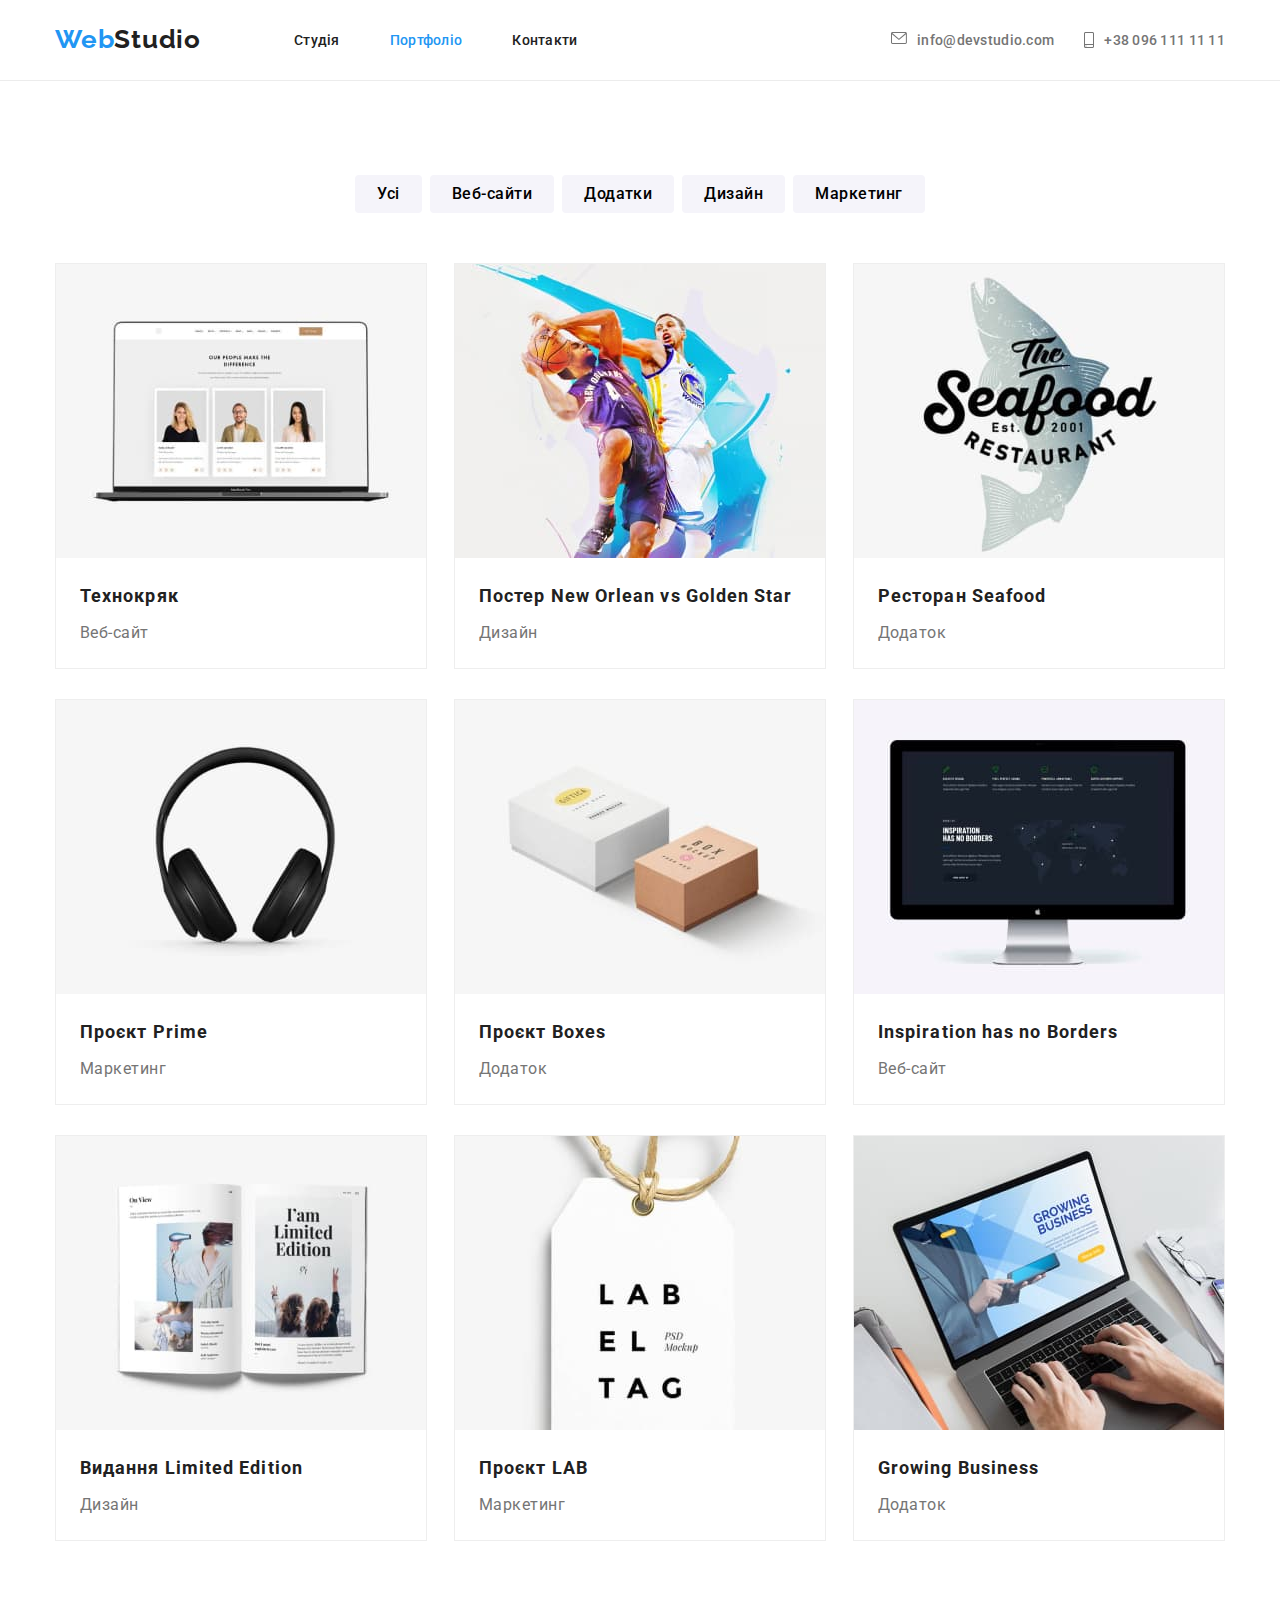
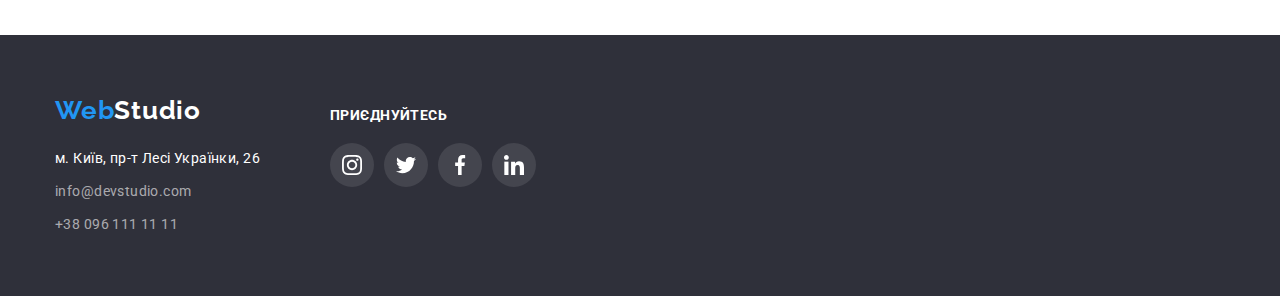
==== commit 40a09d27: "HW04 ver.1.2 fixed" ====
--- a/portfolio.html
+++ b/portfolio.html
@@ -27,8 +27,24 @@
         </nav>
   
         <ul class="contacts-nav">
-          <li><a href="mailto:info@devstudio.com" lang="en" class="nav-contacts mail">info@devstudio.com</a></li>
-          <li><a href="tel:+380961111111" class="nav-contacts tel">+38 096 111 11 11</a></li>
+          <li>
+            <a href="mailto:info@devstudio.com" lang="en" class="nav-contacts mail">
+              <svg class="mail-icon">
+                <!-- <use href="./images/envelope.svg"></use> -->
+                <use href="./images/icons.svg#icon-envelope"></use>
+              </svg>
+              info@devstudio.com
+            </a>
+          </li>
+          <li>
+            <a href="tel:+380961111111" class="nav-contacts tel">
+              <svg class="tel-icon">
+                <!-- <use href="./images/smartphone.svg"></use> -->
+                <use href="./images/icons.svg#icon-smartphone"></use>
+              </svg>
+              +38 096 111 11 11
+            </a>
+          </li>
         </ul>
       </div>
     </header>
@@ -48,63 +64,63 @@
 
           <h2 hidden>Проєкти</h2>
           <ul class="portfolio-card">
-            <li class="portfolio-tumb">
+            <li class="portfolio-thumb">
               <img src="./images/portfolio1.jpg" alt="Веб-сторінка на ноутбуці" width="370">
               <div class="portfolio-content">
                <h3 class="portfolio-title">Технокряк</h3>
                <p class="portfolio-text">Веб-сайт</p>
               </div>
             </li>
-            <li class="portfolio-tumb">
+            <li class="portfolio-thumb">
               <img src="./images/portfolio2.jpg" alt="Постер із зображенням баскетболістів" width="370">
               <div class="portfolio-content">
                <h3 class="portfolio-title">Постер <span lang="en">New Orlean vs Golden Star</span></h3>
                <p class="portfolio-text">Дизайн</p>
               </div>
             </li>
-            <li class="portfolio-tumb">
+            <li class="portfolio-thumb">
               <img src="./images/portfolio3.jpg" alt="Емблема ресторана Сифуд" width="370">
               <div class="portfolio-content">
                <h3 class="portfolio-title">Ресторан <span lang="en">Seafood</span></h3>
                <p class="portfolio-text">Додаток</p>
               </div>
             </li>
-            <li class="portfolio-tumb">
+            <li class="portfolio-thumb">
               <img src="./images/portfolio4.jpg" alt="Навушники" width="370">
               <div class="portfolio-content">
                <h3 class="portfolio-title">Проєкт <span lang="en">Prime</span></h3>
                <p class="portfolio-text">Маркетинг</p>
               </div>
             </li>
-            <li class="portfolio-tumb">
+            <li class="portfolio-thumb">
               <img src="./images/portfolio5.jpg" alt="Дві невеликі коробки" width="370">
               <div class="portfolio-content">
                <h3 class="portfolio-title">Проєкт <span lang="en">Boxes</span></h3>
                <p class="portfolio-text">Додаток</p>
               </div>
             </li>
-            <li class="portfolio-tumb">
+            <li class="portfolio-thumb">
               <img src="./images/portfolio6.jpg" alt="Видання, відкрите на двадцять третій сторінці" width="370">
               <div class="portfolio-content">
                <h3 class="portfolio-title"><span lang="en">Inspiration has no Borders</span></h3>
                <p class="portfolio-text">Веб-сайт</p>
               </div>
             </li>
-            <li class="portfolio-tumb">
+            <li class="portfolio-thumb">
               <img src="./images/portfolio7.jpg" alt="Бирка Лейбл Таг" width="370">
               <div class="portfolio-content">
                <h3 class="portfolio-title">Видання <span lang="en">Limited Edition</span></h3>
                <p class="portfolio-text">Дизайн</p>
               </div>
             </li>
-            <li class="portfolio-tumb">
+            <li class="portfolio-thumb">
               <img src="./images/portfolio8.jpg" alt="Процес роботи на ноутбуці" width="370">
               <div class="portfolio-content">
                <h3 class="portfolio-title">Проєкт <span lang="en">LAB</span></h3>
                <p class="portfolio-text">Маркетинг</p>
               </div>
             </li>
-            <li class="portfolio-tumb">
+            <li class="portfolio-thumb">
               <img src="./images/portfolio9.jpg" alt="Відкритий ноутбук" width="370">
               <div class="portfolio-content">
                <h3 class="portfolio-title"><span lang="en">Growing Business</span></h3>
--- a/css/styles.css
+++ b/css/styles.css
@@ -1,515 +1,484 @@
 :root {
-    --brand-color: #2196F3;
-    --color-secondary: #AFB1B8;
-    --background-color-primary: #F5F4FA;
-    --background-color-secondary: #2F303A;
-    --text-color-primary: #212121;
-    --text-color-secondary: #757575;
-    --text-color-invert: #FFFFFF;
-    --line-height-114: calc(16 / 14);
-    --line-height-117: calc(42 / 36);
-    --line-height-118: calc(19 / 16);
-    --line-height-119: calc(31 / 26);
-    --line-height-136: calc(60 / 44);
-    --line-height-162: calc(26 / 16);
-    --line-height-171: calc(24 / 14);
-    --line-height-188: calc(30 / 16);
-  }
-
- body {
-    background: #FFFFFF;
-    color: var(--text-color-primary);
-    font-family: Roboto, sans-serif;
-  }
-
- h1, h2, h3, p, ul {
-    margin: 0;
-    padding: 0;
-    list-style-type: none;
-  }
-
- img {
-    display: block;
-    width: 100%;
-    height: auto;
-    object-fit: cover;
-  }
-
- a {
-    text-decoration: none;
-  }
-
- address {
-    font-style: normal;
-  }
-
- .container {
-    margin: 0 auto;
-    width: 1200px;
-    padding: 0 15px;
-  }
+  --brand-color: #2196F3;
+  --color-secondary: #AFB1B8;
+  --background-color-primary: #F5F4FA;
+  --background-color-secondary: #2F303A;
+  --text-color-primary: #212121;
+  --text-color-secondary: #757575;
+  --text-color-invert: #FFFFFF;
+  --line-height-114: calc(16 / 14);
+  --line-height-117: calc(42 / 36);
+  --line-height-118: calc(19 / 16);
+  --line-height-119: calc(31 / 26);
+  --line-height-136: calc(60 / 44);
+  --line-height-162: calc(26 / 16);
+  --line-height-171: calc(24 / 14);
+  --line-height-188: calc(30 / 16);
+}
+
+body {
+  background: #FFFFFF;
+  color: var(--text-color-primary);
+  font-family: Roboto, sans-serif;
+}
+
+h1, h2, h3, p, ul {
+  margin: 0;
+  padding: 0;
+  list-style-type: none;
+}
+
+img {
+  display: block;
+  width: 100%;
+  height: auto;
+  object-fit: cover;
+}
+
+a {
+  text-decoration: none;
+}
+
+address {
+  font-style: normal;
+}
+
+.container {
+  margin: 0 auto;
+  width: 1200px;
+  padding: 0 15px;
+}
 
 /* logo */
- .footer .studio-logo, 
- .header .studio-logo {
-    font-family: Raleway, Oleo Script, sans-serif;
-    font-weight: 700;
-    font-size: 26px;
-    line-height: var(--line-height-119);
-    letter-spacing: 0.03em;
-  }
-
- .header .studio-logo {
-    color: var(--text-color-primary);
-  }
-
- .footer .studio-logo {
-    color: var(--text-color-invert);
-  }
-
- .web-logo {
-    color: var(--brand-color);
-  }
+.footer .studio-logo, 
+.header .studio-logo {
+  font-family: Raleway, Oleo Script, sans-serif;
+  font-weight: 700;
+  font-size: 26px;
+  line-height: var(--line-height-119);
+  letter-spacing: 0.03em;
+}
+
+.header .studio-logo {
+  color: var(--text-color-primary);
+}
+
+.footer .studio-logo {
+  color: var(--text-color-invert);
+}
+
+.web-logo {
+  color: var(--brand-color);
+}
 
 /* header */
- .header {
-    padding-top: 24px;
-    padding-bottom: 25px;
-    border-bottom: 1px solid #ECECEC;
-  }
-
-  .header {
-    font-weight: 500;
-    font-size: 14px;
-    line-height: var(--line-height-114);
-    letter-spacing: 0.02em;
-  }
-
- .header > .container {
-    display: flex;
-    justify-content: space-between;
-    align-items: center;
-  }
-
- .main-nav {
-    display: flex;
-    align-items: center;
-    gap: 93px;
-  }
-
- .site-nav {
-    display: flex;
-    gap: 50px;
-  }
-  
-  .site-nav a {
-    color: var(--text-color-primary);
-  }
-
- .site-nav .active {
-    color: var(--brand-color);
-  }
-
- .contacts-nav {
-    display: flex;
-    gap: 30px;
-    align-items: center;
-  }
-
- .mail::before {
-    display: inline-block;
-    content: '';
-    background-image: url('../images/envelope.svg');
-    /* background-image: url('../images/icons.svg#icon-envelope'); */
-    width: 16px;
-    height: 12px;
-    fill: currentColor;
-    background-repeat: no-repeat;
-    background-position: center;
-    margin-right: 10px; 
-  }
-
-.tel::before {
-    display: inline-block;
-    content: '';
-    background-image: url('../images/smartphone.svg');
-    /* background-image: url('../images/icons.svg#icon-smartphone'); */
-    width: 10px;
-    height: 16px;
-    fill: currentColor;
-    background-repeat: no-repeat;
-    background-position: center;
-    margin-right: 10px;
-  }
-
-  .nav-contacts {
-    color: var(--text-color-secondary);
-  }
-
- .nav-contacts:hover,
- .nav-contacts:active {
-    color: var(--brand-color);
-  }
+.header {
+  padding-top: 24px;
+  padding-bottom: 25px;
+  border-bottom: 1px solid #ECECEC;
+}
+
+.header {
+  font-weight: 500;
+  font-size: 14px;
+  line-height: var(--line-height-114);
+  letter-spacing: 0.02em;
+}
+
+.header > .container {
+  display: flex;
+  justify-content: space-between;
+  align-items: center;
+}
+
+.main-nav {
+  display: flex;
+  align-items: center;
+  gap: 93px;
+}
+
+.site-nav {
+  display: flex;
+  gap: 50px;
+}
+
+.site-nav a {
+  color: var(--text-color-primary);
+}
+
+.site-nav .active {
+  color: var(--brand-color);
+}
+
+.site-nav a:hover,
+.site-nav a:focus {
+  color: var(--brand-color);
+}
+
+.contacts-nav {
+  display: flex;
+  gap: 30px;
+  align-items: center;
+}
+
+.mail-icon {
+  display: inline-block;
+  margin-right: 10px; 
+  width: 16px;
+  height: 12px;
+  align-items: center;
+  fill: currentColor;
+}
+
+.tel-icon {
+  display: inline-block;
+  margin-right: 10px;
+  width: 10px;
+  height: 16px;
+  align-items: center;
+  fill: currentColor;
+}
+
+.nav-contacts {
+  display:flex;
+  color: var(--text-color-secondary);
+}
+
+.nav-contacts:hover,
+.nav-contacts:focus {
+  color: var(--brand-color);
+}
 
 /* Main Content */
- .section {
-    padding-top: 94px;
-    padding-bottom: 94px;
-  }
-
- .section-title {
-    font-size: 36px;
-    line-height: var(--line-height-117);
-    text-align: center;
-    letter-spacing: 0.03em;
-    margin-bottom: 50px;
-  }
+.section {
+  padding-top: 94px;
+  padding-bottom: 94px;
+}
+
+.section-title {
+  font-size: 36px;
+  line-height: var(--line-height-117);
+  text-align: center;
+  letter-spacing: 0.03em;
+  margin-bottom: 50px;
+}
 
 /* hero-section */
- .hero {
-    background: var(--background-color-secondary);
-    padding: 200px 0;
-    max-width: 1600px;
-    height: 600px;
-    margin: auto;
-    background-image: linear-gradient(
-      to right, 
-      rgba(47, 48, 58, 0.4),
-      rgba(47, 48, 58, 0.4)),
-      url('../images/studio-hero-bg.jpg');
-    background-repeat: no-repeat;
-    background-size: cover;
-    background-position: center;
-  }
-
- .hero > .container {
-    width: 696px;
-    text-align: center;
-  }
-
- .hero-section-title {
-    color: var(--text-color-invert);
-    font-weight: 900;
-    font-size: 44px;
-    line-height: var(--line-height-136);
-    letter-spacing: 0.06em;
-    text-transform: uppercase;
-    margin-bottom: 30px;
-  }
-
- .hero-button {
-    border-radius: 4px;
-    background: var(--brand-color);
-    padding: 10px 32px;
-    color: var(--text-color-invert);
-    font-weight: 700;
-    font-size: 16px;
-    line-height: var(--line-height-188);
-    letter-spacing: 0.06em;
-    cursor: pointer;
-  }
+.hero {
+  background: var(--background-color-secondary);
+  padding: 200px 0;
+  max-width: 1600px;
+  height: 600px;
+  margin: auto;
+  background-image: linear-gradient(
+    to right, 
+    rgba(47, 48, 58, 0.4),
+    rgba(47, 48, 58, 0.4)),
+    url('../images/studio-hero-bg.jpg');
+  background-repeat: no-repeat;
+  background-size: cover;
+  background-position: center;
+}
+
+.hero > .container {
+  width: 696px;
+  text-align: center;
+}
+
+.hero-section-title {
+  color: var(--text-color-invert);
+  font-weight: 900;
+  font-size: 44px;
+  line-height: var(--line-height-136);
+  letter-spacing: 0.06em;
+  text-transform: uppercase;
+  margin-bottom: 30px;
+}
+
+.hero-button {
+  border-radius: 4px;
+  background: var(--brand-color);
+  padding: 10px 32px;
+  color: var(--text-color-invert);
+  font-weight: 700;
+  font-size: 16px;
+  line-height: var(--line-height-188);
+  letter-spacing: 0.06em;
+  cursor: pointer;
+}
 
 /* features-section */
- .features-list {
-    display: flex;
-    gap: 30px;
-  }
-
- .features-thumb::before {
-    width: 100%;
-    height: 120px;
-    background: var(--background-color-primary);
-   }
-
- .details:before {
-    display: inline-block;
-    content: '';
-    background-image: url('../images/antenna.svg');
-    /* background-image: url('../images/icons.svg#icon-antenna'); */
-    background-repeat: no-repeat;
-    background-position: center;
-    background-size: 70px;
-  }
-
- .punctuality:before {
-    display: inline-block;
-    content: '';
-    background-image: url('../images/clock.svg');
-    /* background-image: url("../images/icons.svg#icon-clock"); */
-    background-repeat: no-repeat;
-    background-position: center;
-    background-size: 70px;
-  }
-
- .planning:before {
-    display: block;
-    content: '';
-    background-image: url('../images/diagram.svg');
-    /* background-image: url('../images/icons.svg#icon-diagram'); */
-    background-repeat: no-repeat;
-    background-position: center;
-    background-size: 70px;
-  }
-
- .technologies:before {
-    display: block;
-    content: '';
-    background-image: url('../images/astronaut.svg');
-    /* background-image: url("../images/icons.svg#icon-astronaut"); */
-    background-repeat: no-repeat;
-    background-position: center;
-    background-size: 70px;
-  }
-
- .features-title {
-    margin-top: 30px;
-    font-size: 14px;
-    line-height: var(--line-height-114);
-    letter-spacing: 0.03em;
-    text-transform: uppercase;
-    margin-bottom: 10px;
-  }
-
- .features-text {
-    width: 270px;
-    color: var(--text-color-secondary);
-    font-size: 14px;
-    line-height: var(--line-height-171);
-    letter-spacing: 0.03em;
-  }
+.features-list {
+  display: flex;
+  gap: 30px;
+}
+
+.features-list div[class$=icon-box] {
+  display: flex;
+  justify-content: center;
+  align-items: center;
+  width: 100%;
+  height: 120px;
+  background: var(--background-color-primary);
+  border-radius: 4px;
+  margin-bottom: 30px;
+}
+
+.features-list svg[class$=icon] {
+  width: 70px;
+  height: 70px;
+}
+
+.features-title {
+  font-size: 14px;
+  line-height: var(--line-height-114);
+  letter-spacing: 0.03em;
+  text-transform: uppercase;
+  margin-bottom: 10px;
+}
+
+.features-text {
+  width: 270px;
+  color: var(--text-color-secondary);
+  font-size: 14px;
+  line-height: var(--line-height-171);
+  letter-spacing: 0.03em;
+}
 
 /* projects-section */
- .projects.section {
-    padding-top: 0;
-  }
- 
- .projects-list {
-    display: flex;
-    gap: 30px;
-  }
+.projects.section {
+  padding-top: 0;
+}
+
+.projects-list {
+  display: flex;
+  gap: 30px;
+}
 
 /* team-section */
- .team {
-    background: var(--background-color-primary);
-  }
-
- .team-list {
-    display: flex;
-    gap: 30px;
-  }
-
- .team-thumb {
-    width: 270px;
-    border-radius: 0px 0px 4px 4px;
-    overflow: hidden;
-    box-shadow: 0px 1px 3px rgba(0, 0, 0, 0.12), 0px 1px 1px rgba(0, 0, 0, 0.14), 0px 2px 1px rgba(0, 0, 0, 0.2);
-  }
-
- .team-content {
-    padding-top: 30px;
-    padding-bottom: 30px;
-  }
-
- .team-title {
-    font-weight: 500;
-    font-size: 16px;
-    line-height: var(--line-height-118);
-    text-align: center;
-    letter-spacing: 0.03em;
-    margin-bottom: 10px;
-  }
-
- .team-text {
-    color: var(--text-color-secondary);
-    font-size: 16px;
-    line-height: var(--line-height-118);
-    text-align: center;
-    letter-spacing: 0.03em;
-    margin-bottom: 16px;
-  }
-
-  .team-social {
-    display: flex;
-    justify-content: center;
-    gap: 10px;
-  }
-
-  .team-social-link {
-    display: flex;
-    width: 44px;
-    height: 44px;
-    justify-content: center;
-    align-items: center;
-    color: var(--color-secondary);
-  }
-
-  .team-social-link:hover,
-  .team-social-link:active {
-    color: var(--text-color-invert);
-    background-color: var(--brand-color);
-    border-radius: 50%;
-  }
-
-  .team-social-icon {
-    display: inline-block;
-    flex-basis: 20px;
-    height: 20px;
-    fill: currentColor;
-  }
+.team {
+  background: var(--background-color-primary);
+}
+
+.team-list {
+  display: flex;
+  gap: 30px;
+}
+
+.team-thumb {
+  width: 270px;
+  background-color: var(--text-color-invert);
+  border-radius: 0px 0px 4px 4px;
+  overflow: hidden;
+  box-shadow: 0px 1px 3px rgba(0, 0, 0, 0.12), 0px 1px 1px rgba(0, 0, 0, 0.14), 0px 2px 1px rgba(0, 0, 0, 0.2);
+}
+
+.team-content {
+  padding-top: 30px;
+  padding-bottom: 30px;
+}
+
+.team-title {
+  font-weight: 500;
+  font-size: 16px;
+  line-height: var(--line-height-118);
+  text-align: center;
+  letter-spacing: 0.03em;
+  margin-bottom: 10px;
+}
+
+.team-text {
+  color: var(--text-color-secondary);
+  font-size: 16px;
+  line-height: var(--line-height-118);
+  text-align: center;
+  letter-spacing: 0.03em;
+  margin-bottom: 16px;
+}
+
+.team-social {
+  display: flex;
+  justify-content: center;
+  gap: 10px;
+}
+
+.team-social-link {
+  display: flex;
+  width: 44px;
+  height: 44px;
+  justify-content: center;
+  align-items: center;
+  color: var(--color-secondary);
+}
+
+.team-social-link:hover,
+.team-social-link:focus {
+  color: var(--text-color-invert);
+  background-color: var(--brand-color);
+  border-radius: 50%;
+}
+
+.team-social-icon {
+  display: inline-block;
+  flex-basis: 20px;
+  height: 20px;
+  fill: currentColor;
+}
 
 /* clients-section */
- .clients-list {
-    display: flex;
-    justify-content: space-between;
-    gap: 30px;
-  }
-
-  .clients-link { 
-    display: flex;
-    width: calc((1200px - 5*30px - 2*15px) / 6);
-    height: 92px;
-    justify-content: center;
-    align-items: center;
-    color: var(--color-secondary);
-    border: 1px solid var(--color-secondary);
-  }
-
-  .clients-link:hover,
-  .clients-link:active {
-    color: var(--brand-color);
-    border-color: var(--brand-color);
-  }
-
-  .clients-icon {
-    display: inline-block;
-    fill: currentColor;
-  }
- 
+.clients-list {
+  display: flex;
+  justify-content: space-between;
+  gap: 30px;
+}
+
+.clients-link { 
+  display: flex;
+  width: calc((1200px - 5*30px - 2*15px) / 6);
+  height: 92px;
+  justify-content: center;
+  align-items: center;
+  color: var(--color-secondary);
+  border: 1px solid var(--color-secondary);
+  border-radius: 4px;
+}
+
+.clients-link:hover,
+.clients-link:focus {
+  color: var(--brand-color);
+  border-color: var(--brand-color);
+}
+
+.clients-icon {
+  display: inline-block;
+  fill: currentColor;
+}
+
 /* portfolio-page */
- .portfolio-nav {
-    display: flex;
-    justify-content: center;
-    gap: 8px;
-    margin-bottom: 50px;
-  }
-
- .portfolio-button {
-    border: none;
-    border-radius: 4px;
-    background: var(--background-color-primary);
-    padding: 6px 22px;
-    text-align: center;
-    font-family: Roboto, sans-serif;
-    font-size: 16px;
-    font-weight: 500;
-    letter-spacing: 0.03em;
-    line-height: var(--line-height-162);
-    cursor: pointer;
-  }
-
- .portfolio-button:hover,
- .portfolio-button:active {
-    background: var(--brand-color);
-    color: var(--text-color-invert);
-    box-shadow: 0px 3px 1px rgba(0, 0, 0, 0.1), 0px 1px 2px rgba(0, 0, 0, 0.08), 0px 2px 2px rgba(0, 0, 0, 0.12);
-  }
-
- .portfolio-card {
-    display: flex;
-    flex-wrap: wrap;
-    justify-content: space-between;
-    row-gap: 30px;
-  }
-
- .portfolio-thumb {
-    border: 1px solid #EEEEEE;
-  }
-
- .portfolio-thumb:hover,
- .portfolio-thumb:after {
-    box-shadow: 0px 1px 1px rgba(0, 0, 0, 0.12), 0px 4px 4px rgba(0, 0, 0, 0.06), 1px 4px 6px rgba(0, 0, 0, 0.16);
-  }
-
- .portfolio-content {
-    padding: 20px 24px;
-  }
-
- .portfolio-title {
-    font-size: 18px;
-    line-height: 2.0;
-    letter-spacing: 0.06em;
-  }
+.portfolio-nav {
+  display: flex;
+  justify-content: center;
+  gap: 8px;
+  margin-bottom: 50px;
+}
+
+.portfolio-button {
+  border: none;
+  border-radius: 4px;
+  background: var(--background-color-primary);
+  padding: 6px 22px;
+  text-align: center;
+  font-family: Roboto, sans-serif;
+  font-size: 16px;
+  font-weight: 500;
+  letter-spacing: 0.03em;
+  line-height: var(--line-height-162);
+  cursor: pointer;
+}
+
+.portfolio-button:hover,
+.portfolio-button:focus {
+  background: var(--brand-color);
+  color: var(--text-color-invert);
+  box-shadow: 0px 3px 1px rgba(0, 0, 0, 0.1), 0px 1px 2px rgba(0, 0, 0, 0.08), 0px 2px 2px rgba(0, 0, 0, 0.12);
+}
+
+.portfolio-card {
+  display: flex;
+  flex-wrap: wrap;
+  justify-content: space-between;
+  row-gap: 30px;
+}
+
+.portfolio-thumb {
+  border: 1px solid #EEEEEE;
+}
+
+.portfolio-thumb:hover,
+.portfolio-thumb:focus {
+  box-shadow: 0px 1px 1px rgba(0, 0, 0, 0.12), 0px 4px 4px rgba(0, 0, 0, 0.06), 1px 4px 6px rgba(0, 0, 0, 0.16);
+}
+
+.portfolio-content {
+  padding: 20px 24px;
+}
+
+.portfolio-title {
+  font-size: 18px;
+  line-height: 2.0;
+  letter-spacing: 0.06em;
+}
 
 .portfolio-text {
-    margin-top: 4px;
-    color: var(--text-color-secondary);
-    font-size: 16px;
-    line-height: var(--line-height-188);
-    letter-spacing: 0.03em;
-  }
+  margin-top: 4px;
+  color: var(--text-color-secondary);
+  font-size: 16px;
+  line-height: var(--line-height-188);
+  letter-spacing: 0.03em;
+}
 
 /* footer */
- .footer {
-    background: var(--background-color-secondary);
-    padding: 60px 0;
-  }
-
- .footer > .container {
-    display:flex;
-    gap: 70px;
-  }
-
- .contacts a {
-    display:inline-block;
-    margin-top: 20px;
-    color: var(--text-color-invert);
-    font-size: 14px;
-    line-height: var(--line-height-171);
-    letter-spacing: 0.03em;
-  }
-
- .contacts .contacts-link {
-    margin-top: 9px;
-    color: rgba(255, 255, 255, 0.6);
-  }
-
- .social-title {
-    margin-top: 12px;
-    font-size: 14px;
-    line-height: var(--line-height-114);
-    letter-spacing: 0.03em;
-    text-transform: uppercase;
-    color: var(--text-color-invert);
-    margin-bottom: 20px;
-  }
-
-  .footer .social-list {
-    display: flex;
-    justify-content: center;
-    gap: 10px;
-  }
-
-  .footer .social-link {
-    display: flex;
-    width: 44px;
-    height: 44px;
-    justify-content: center;
-    align-items: center;
-    background-color: rgba(255, 255, 255, 0.1);;
-    color: var(--color-secondary);
-    border-radius: 50%;
-  }
-
-  .footer .social-link:hover,
-  .footer .social-link:active {
-    color: var(--text-color-invert);
-    background-color: var(--brand-color);
-    border-radius: 50%;
-  }
-
-  .footer .social-icon {
-    display: inline-block;
-    flex-basis: 20px;
-    height: 20px;
-    fill: currentColor;
-  }+.footer {
+  background: var(--background-color-secondary);
+  padding: 60px 0;
+}
+
+.footer > .container {
+  display:flex;
+  gap: 70px;
+}
+
+.contacts a {
+  display:inline-block;
+  margin-top: 20px;
+  color: var(--text-color-invert);
+  font-size: 14px;
+  line-height: var(--line-height-171);
+  letter-spacing: 0.03em;
+}
+
+.contacts .contacts-link {
+  margin-top: 9px;
+  color: rgba(255, 255, 255, 0.6);
+}
+
+.social-title {
+  margin-top: 12px;
+  font-size: 14px;
+  line-height: var(--line-height-114);
+  letter-spacing: 0.03em;
+  text-transform: uppercase;
+  color: var(--text-color-invert);
+  margin-bottom: 20px;
+}
+
+.footer .social-list {
+  display: flex;
+  justify-content: center;
+  gap: 10px;
+}
+
+.footer .social-link {
+  display: flex;
+  width: 44px;
+  height: 44px;
+  justify-content: center;
+  align-items: center;
+  background-color: rgba(255, 255, 255, 0.1);
+  color: var(--text-color-invert);
+  border-radius: 50%;
+}
+
+.footer .social-link:hover,
+.footer .social-link:focus {
+  color: var(--text-color-invert);
+  background-color: var(--brand-color);
+  border-radius: 50%;
+}
+
+.footer .social-icon {
+  display: inline-block;
+  flex-basis: 20px;
+  height: 20px;
+  fill: currentColor;
+}